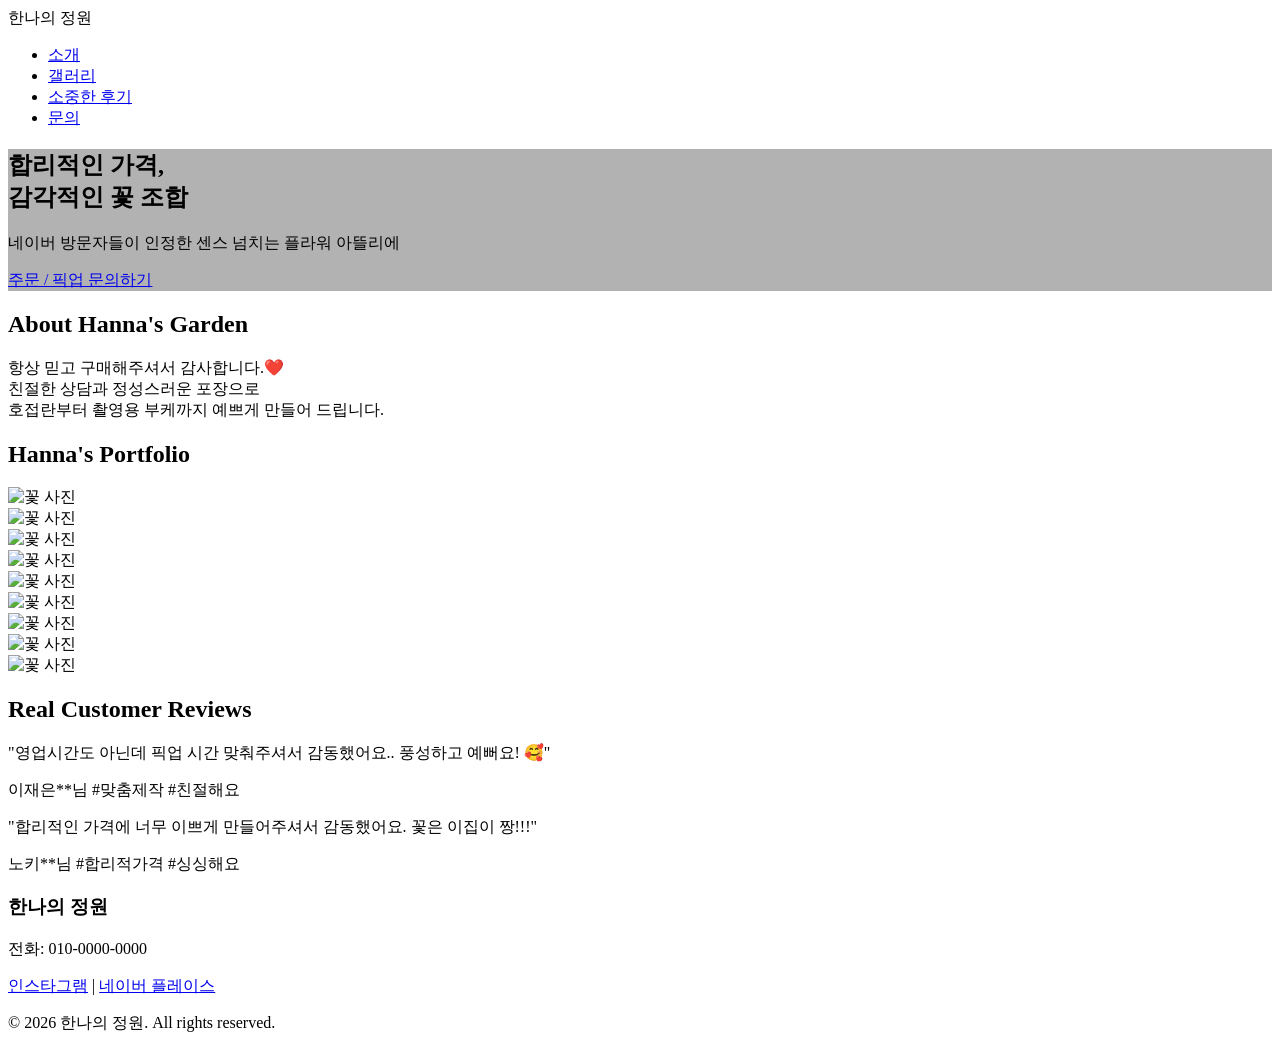
==== index.html @ c90bac11 "Add files via upload" ====
<!DOCTYPE html>
<html lang="ko">
<head>
    <meta charset="UTF-8">
    <meta name="viewport" content="width=device-width, initial-scale=1.0">
    <title>한나의 정원 | 당신의 특별한 순간을 위한 꽃</title>
    <link rel="stylesheet" href="hanagdstyle.css">
    <link href="https://fonts.googleapis.com/css2?family=Nanum+Myeongjo:wght@400;700&family=Noto+Sans+KR:wght@300;400;700&display=swap" rel="stylesheet">
</head>
<body>

    <header>
        <nav>
            <div class="logo">한나의 정원</div>
            <ul>
                <li><a href="#about">소개</a></li>
                <li><a href="#gallery">갤러리</a></li>
                <li><a href="#reviews">소중한 후기</a></li>
                <li><a href="#contact">문의</a></li>
            </ul>
        </nav>
    </header>

    <section class="hero" style="background-image: linear-gradient(rgba(0,0,0,0.3), rgba(0,0,0,0.3)), url('images/hero.jpg');">
        <div class="hero-content">
            <h1>합리적인 가격,<br>감각적인 꽃 조합</h1>
            <p>네이버 방문자들이 인정한 센스 넘치는 플라워 아뜰리에</p>
            <a href="#contact" class="btn">주문 / 픽업 문의하기</a>
        </div>
    </section>

    <section id="about" class="section">
        <h2>About Hanna's Garden</h2>
        <p>항상 믿고 구매해주셔서 감사합니다.❤️<br>
        친절한 상담과 정성스러운 포장으로<br>
        호접란부터 촬영용 부케까지 예쁘게 만들어 드립니다.</p>
    </section>

    <section id="gallery" class="section gray">
        <h2>Hanna's Portfolio</h2>
        <div class="grid-container">
            <div class="grid-item"><img src="images/photo1.jpg" alt="꽃 사진"></div>
            <div class="grid-item"><img src="images/photo2.jpg" alt="꽃 사진"></div>
            <div class="grid-item"><img src="images/photo3.jpg" alt="꽃 사진"></div>
            <div class="grid-item"><img src="images/photo4.jpg" alt="꽃 사진"></div>
            <div class="grid-item"><img src="images/photo5.jpg" alt="꽃 사진"></div>
            <div class="grid-item"><img src="images/photo6.jpg" alt="꽃 사진"></div>
            <div class="grid-item"><img src="images/photo7.jpg" alt="꽃 사진"></div>
            <div class="grid-item"><img src="images/photo8.jpg" alt="꽃 사진"></div>
            <div class="grid-item"><img src="images/photo9.jpg" alt="꽃 사진"></div>
        </div>
    </section>

    <section id="reviews" class="section">
        <h2>Real Customer Reviews</h2>
        <div class="reviews-container">
            <div class="review-card">
                <p class="review-text">"영업시간도 아닌데 픽업 시간 맞춰주셔서 감동했어요.. 풍성하고 예뻐요! 🥰"</p>
                <div class="review-meta">
                    <span class="reviewer">이재은**님</span>
                    <span class="tags">#맞춤제작 #친절해요</span>
                </div>
            </div>
            <div class="review-card">
                <p class="review-text">"합리적인 가격에 너무 이쁘게 만들어주셔서 감동했어요. 꽃은 이집이 짱!!!"</p>
                <div class="review-meta">
                    <span class="reviewer">노키**님</span>
                    <span class="tags">#합리적가격 #싱싱해요</span>
                </div>
            </div>
        </div>
    </section>

    <footer id="contact">
        <div class="footer-content">
            <h3>한나의 정원</h3>
            <p>전화: 010-0000-0000</p>
            <div class="social-links">
                <a href="#">인스타그램</a> | <a href="#">네이버 플레이스</a>
            </div>
        </div>
        <p class="copyright">&copy; 2026 한나의 정원. All rights reserved.</p>
    </footer>

</body>
</html>
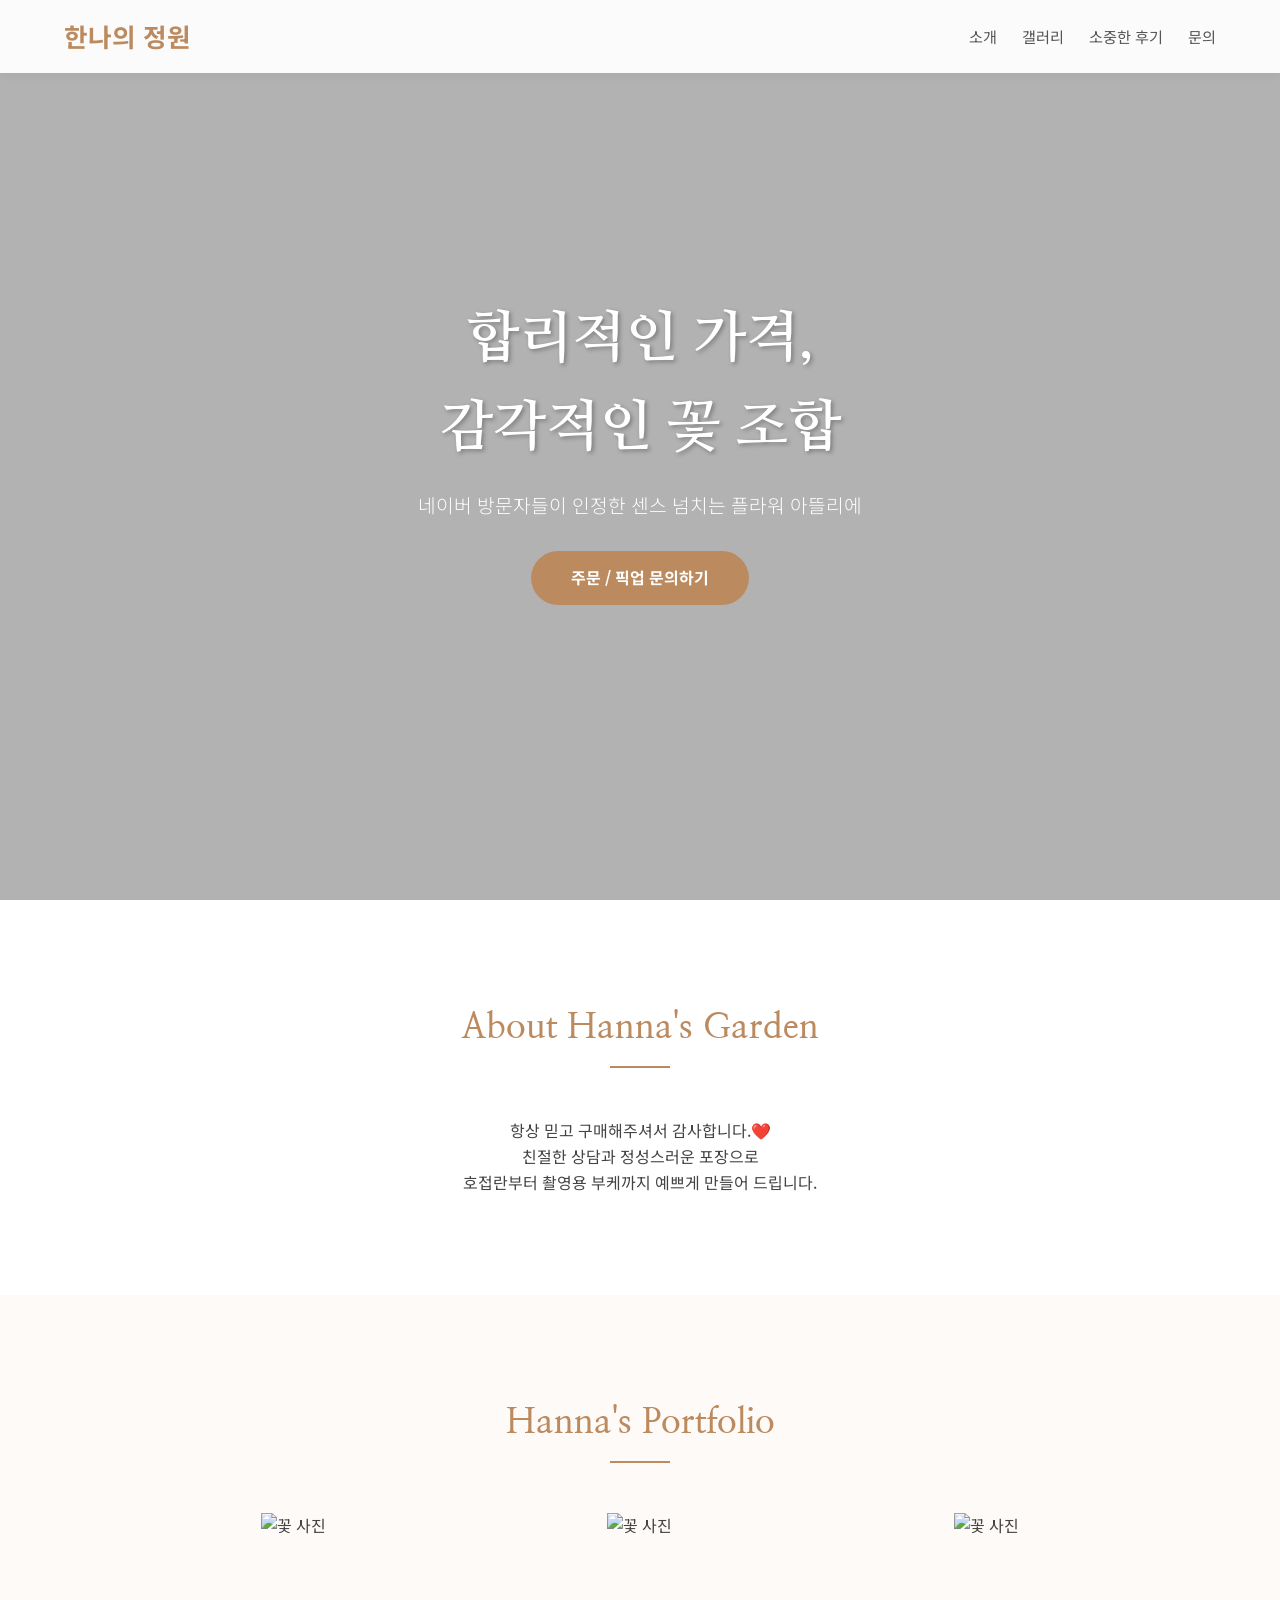
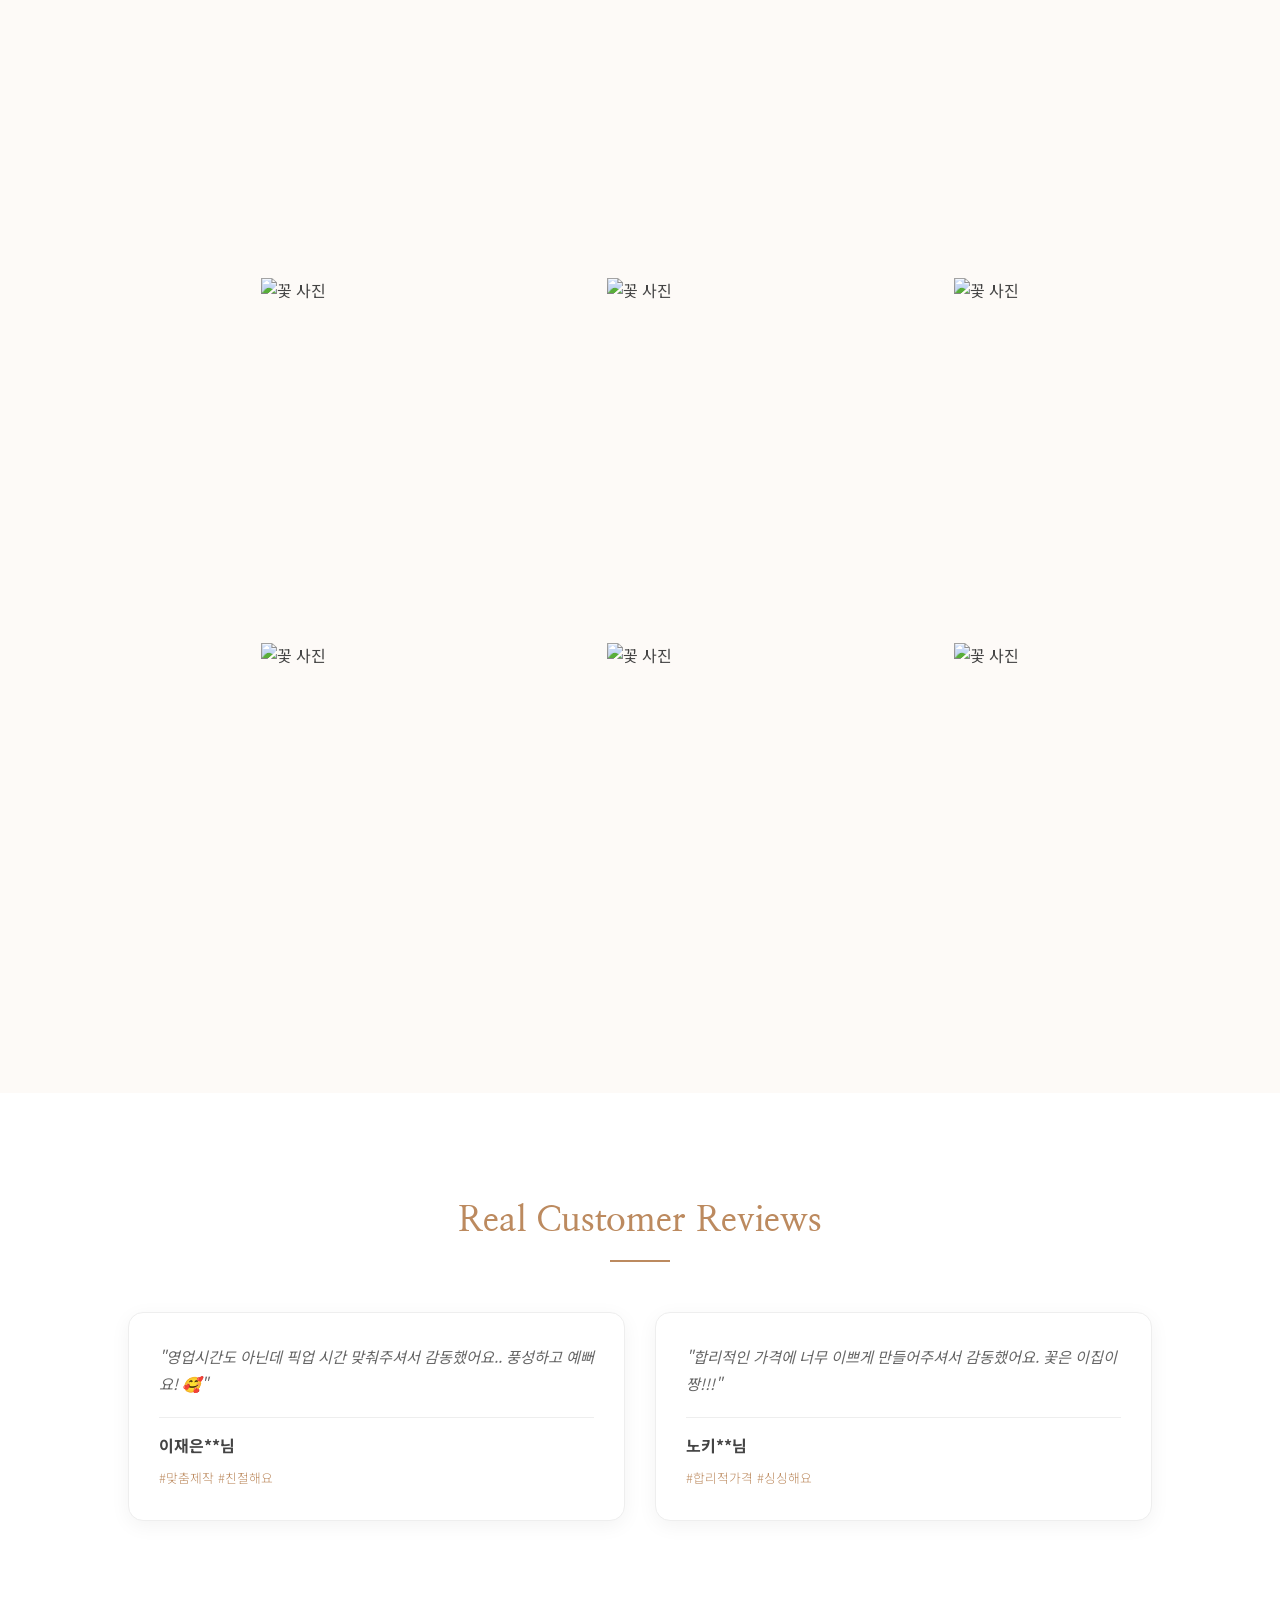
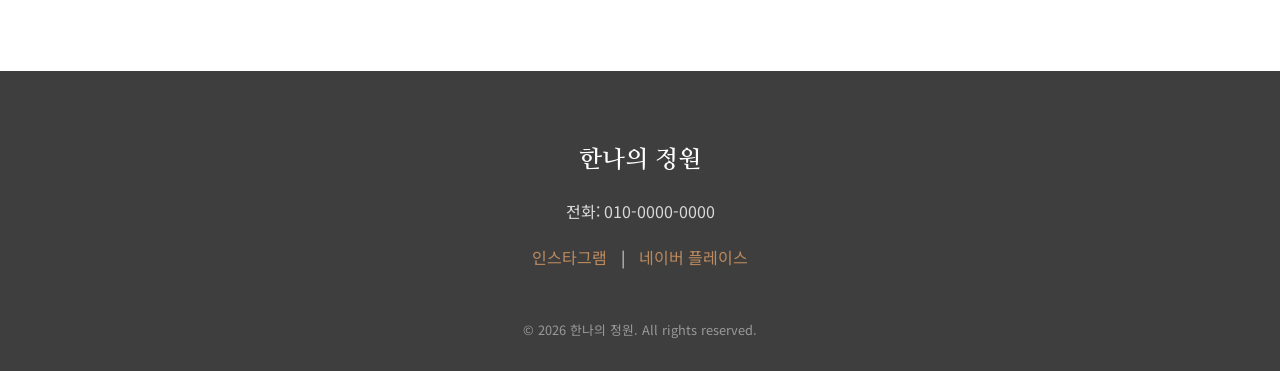
==== commit 786800a9: "Add files via upload" ====
--- a/index.html
+++ b/index.html
@@ -4,7 +4,7 @@
     <meta charset="UTF-8">
     <meta name="viewport" content="width=device-width, initial-scale=1.0">
     <title>한나의 정원 | 당신의 특별한 순간을 위한 꽃</title>
-    <link rel="stylesheet" href="hanagdstyle.css">
+    <link rel="stylesheet" href="style.css">
     <link href="https://fonts.googleapis.com/css2?family=Nanum+Myeongjo:wght@400;700&family=Noto+Sans+KR:wght@300;400;700&display=swap" rel="stylesheet">
 </head>
 <body>
--- a/style.css
+++ b/style.css
@@ -0,0 +1,251 @@
+/* 기본 설정 */
+* {
+    margin: 0;
+    padding: 0;
+    box-sizing: border-box;
+}
+
+body {
+    font-family: 'Noto Sans KR', sans-serif;
+    line-height: 1.6;
+    color: #444; /* 글자색을 약간 더 부드럽게 */
+    scroll-behavior: smooth;
+}
+
+h1, h2 {
+    font-family: 'Nanum Myeongjo', serif;
+}
+
+/* 네비게이션 */
+header {
+    background: rgba(255, 255, 255, 0.95); /* 살짝 투명하게 */
+    padding: 1rem 5%;
+    position: fixed;
+    width: 100%;
+    top: 0;
+    z-index: 1000;
+    box-shadow: 0 2px 10px rgba(0,0,0,0.05);
+}
+
+nav {
+    display: flex;
+    justify-content: space-between;
+    align-items: center;
+}
+
+.logo {
+    font-size: 1.6rem;
+    font-weight: bold;
+    color: #bc8a5f; /* 꽃집 테마색 */
+}
+
+nav ul {
+    display: flex;
+    list-style: none;
+}
+
+nav ul li {
+    margin-left: 25px;
+}
+
+nav ul li a {
+    text-decoration: none;
+    color: #555;
+    font-size: 0.95rem;
+    font-weight: 400;
+}
+
+/* 히어로 섹션 - 실제 보내주신 사진으로 배경 설정 */
+.hero {
+    height: 100vh;
+    /* images 폴더에 hero.jpg가 있어야 합니다. */
+    background: linear-gradient(rgba(0,0,0,0.3), rgba(0,0,0,0.3)), 
+                url('images/hero.jpg') no-repeat center center/cover;
+    display: flex;
+    justify-content: center;
+    align-items: center;
+    text-align: center;
+    color: white;
+}
+
+.hero-content h1 {
+    font-size: 3.5rem;
+    margin-bottom: 1rem;
+    text-shadow: 2px 2px 4px rgba(0,0,0,0.3);
+}
+
+.hero-content p {
+    font-size: 1.2rem;
+    font-weight: 300;
+    margin-bottom: 30px;
+}
+
+.btn {
+    display: inline-block;
+    background: #bc8a5f;
+    color: white;
+    padding: 0.9rem 2.5rem;
+    text-decoration: none;
+    border-radius: 50px; /* 더 둥글게 */
+    transition: 0.3s;
+    font-weight: bold;
+}
+
+.btn:hover {
+    background: #a3764e;
+    transform: translateY(-2px);
+}
+
+/* 공통 섹션 스타일 */
+.section {
+    padding: 100px 10%;
+    text-align: center;
+}
+
+.section h2 {
+    margin-bottom: 50px;
+    font-size: 2.2rem;
+    color: #bc8a5f;
+    position: relative;
+    display: inline-block;
+}
+
+/* 제목 밑줄 효과 */
+.section h2::after {
+    content: '';
+    display: block;
+    width: 60px;
+    height: 2px;
+    background: #bc8a5f;
+    margin: 10px auto 0;
+}
+
+.gray {
+    background: #fdfaf7;
+}
+
+/* 갤러리 그리드 */
+.grid-container {
+    display: grid;
+    grid-template-columns: repeat(auto-fit, minmax(300px, 1fr));
+    gap: 15px; /* 간격을 좁혀서 사진 집중도 높임 */
+}
+
+.grid-item {
+    overflow: hidden;
+    border-radius: 8px;
+    height: 350px;
+}
+
+.grid-item img {
+    width: 100%;
+    height: 100%;
+    object-fit: cover;
+    transition: 0.5s;
+}
+
+.grid-item:hover img {
+    transform: scale(1.05); /* 호버 시 살짝 확대 효과 */
+}
+
+/* 리뷰 섹션 스타일링 */
+.reviews-container {
+    display: grid;
+    grid-template-columns: repeat(auto-fit, minmax(280px, 1fr));
+    gap: 30px;
+    max-width: 1200px;
+    margin: 0 auto 50px;
+    text-align: left;
+}
+
+.review-card {
+    background: white;
+    padding: 30px;
+    border-radius: 15px;
+    box-shadow: 0 5px 20px rgba(0,0,0,0.05);
+    border: 1px solid #eee;
+    display: flex;
+    flex-direction: column;
+    justify-content: space-between;
+}
+
+.review-text {
+    font-size: 0.95rem;
+    color: #666;
+    margin-bottom: 20px;
+    font-style: italic;
+    line-height: 1.8;
+}
+
+.review-meta {
+    border-top: 1px solid #eee;
+    padding-top: 15px;
+}
+
+.reviewer {
+    display: block;
+    font-weight: bold;
+    color: #444;
+    margin-bottom: 5px;
+}
+
+.tags {
+    font-size: 0.8rem;
+    color: #bc8a5f;
+    font-weight: 300;
+}
+
+.btn-outline {
+    display: inline-block;
+    padding: 10px 30px;
+    border: 1px solid #bc8a5f;
+    color: #bc8a5f;
+    text-decoration: none;
+    border-radius: 50px;
+    transition: 0.3s;
+}
+
+.btn-outline:hover {
+    background: #bc8a5f;
+    color: white;
+}
+
+/* 푸터 */
+footer {
+    background: #3e3e3e;
+    color: rgba(255,255,255,0.8);
+    padding: 70px 10% 30px;
+    text-align: center;
+}
+
+footer h3 {
+    font-family: 'Nanum Myeongjo', serif;
+    color: white;
+    margin-bottom: 20px;
+    font-size: 1.5rem;
+}
+
+.social-links {
+    margin: 20px 0;
+}
+
+.social-links a {
+    color: #bc8a5f;
+    text-decoration: none;
+    margin: 0 10px;
+}
+
+.copyright {
+    margin-top: 50px;
+    font-size: 0.8rem;
+    color: #999;
+}
+
+/* 모바일 반응형 */
+@media (max-width: 768px) {
+    .hero-content h1 { font-size: 2.2rem; }
+    nav ul { display: none; }
+    .section { padding: 60px 5%; }
+    .grid-container { grid-template-columns: repeat(2, 1fr); } /* 모바일에선 2줄로 */
+    .grid-item { height: 200px; }
+}
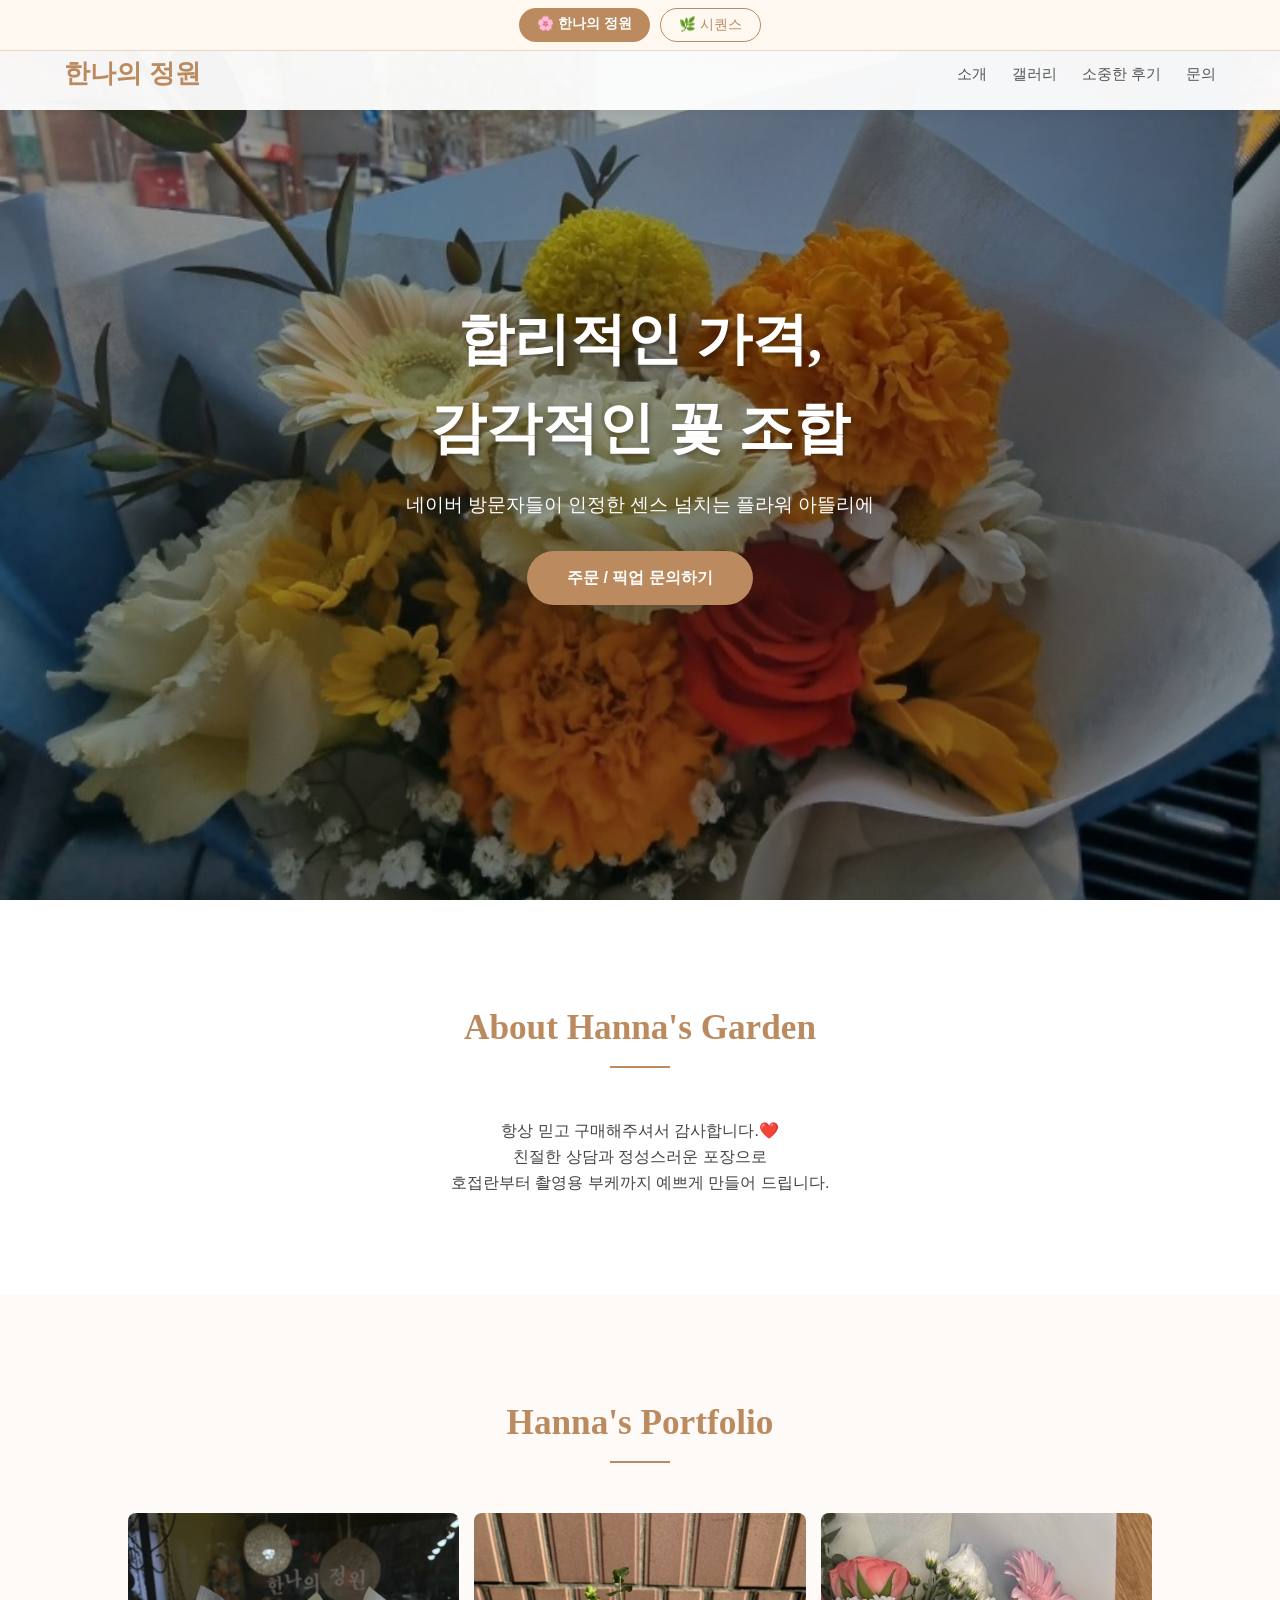
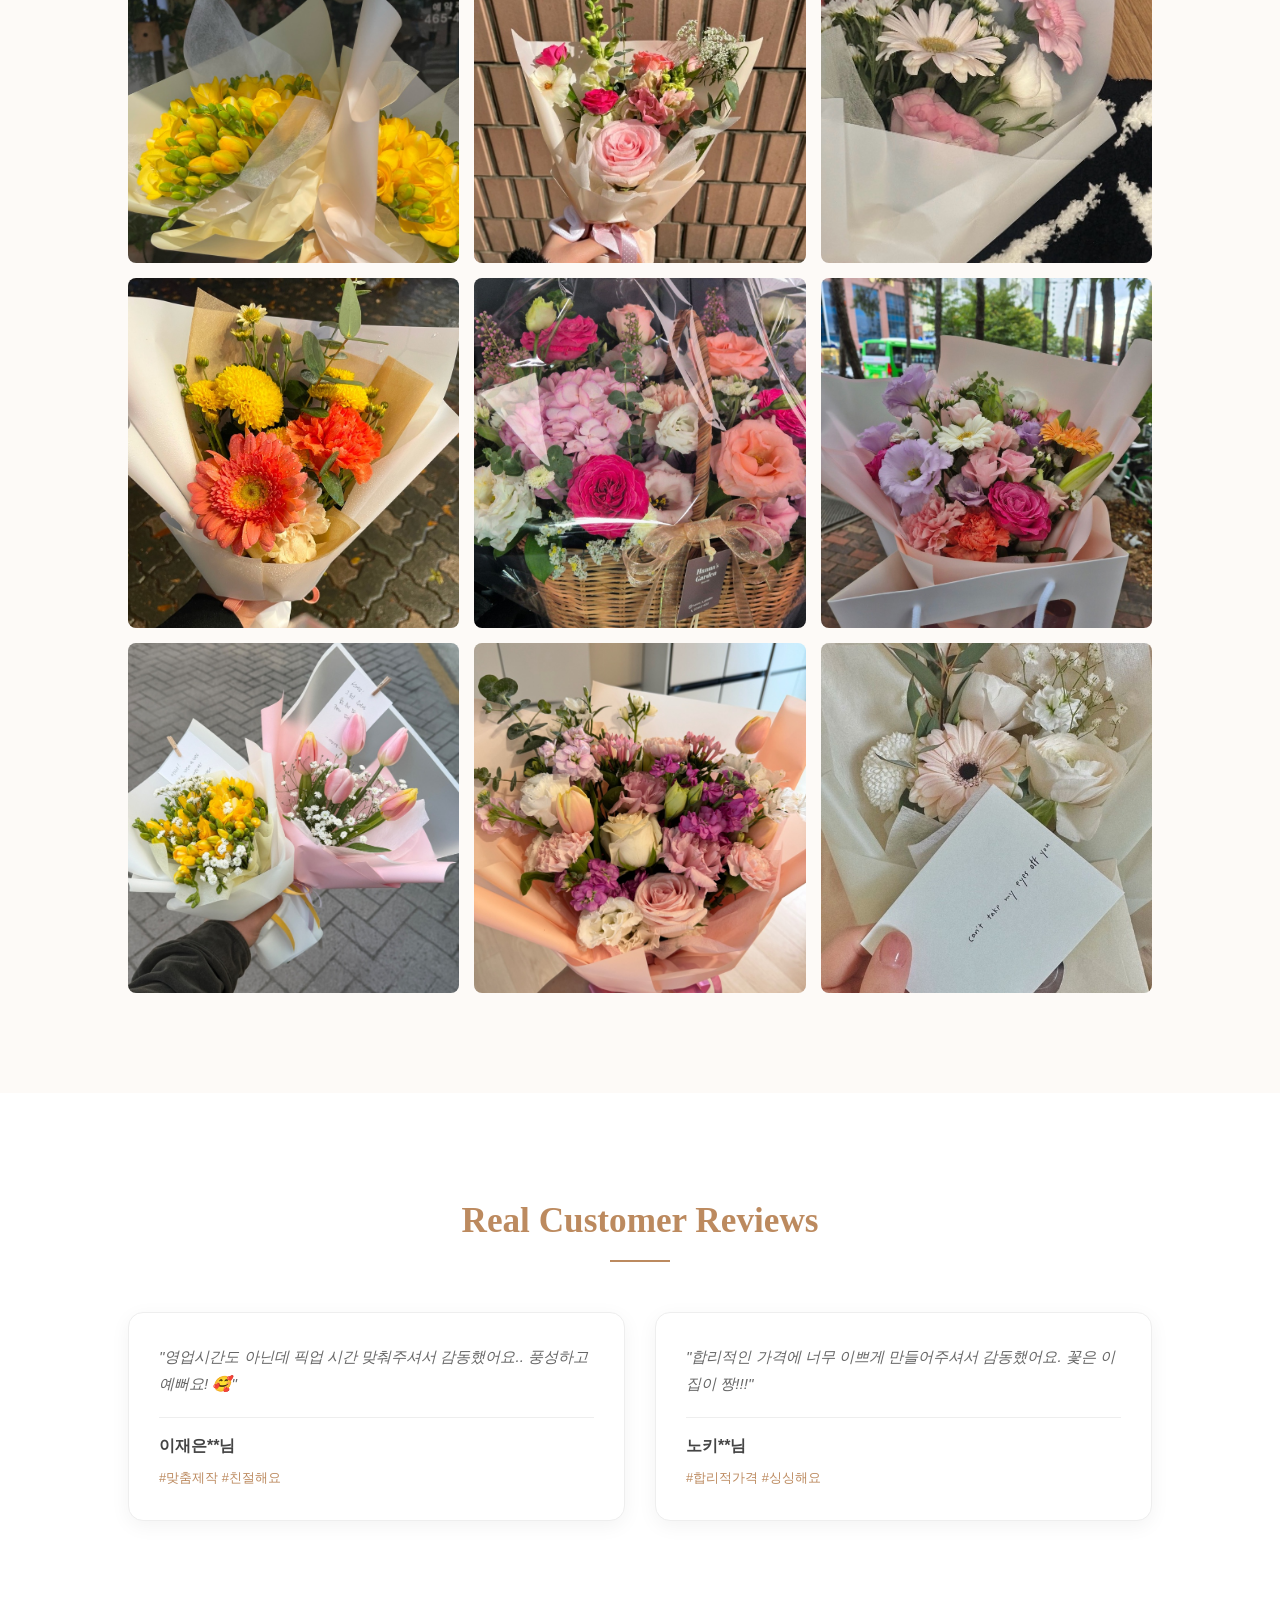
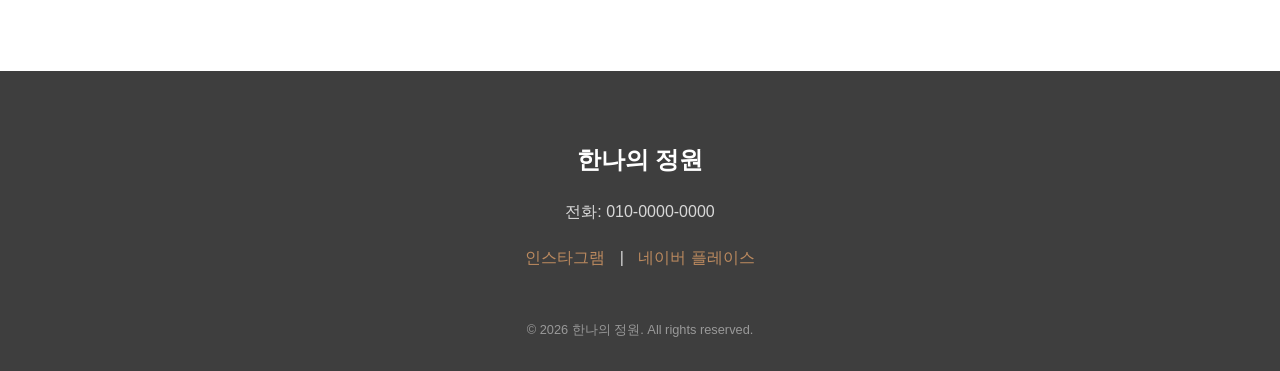
==== commit 001bf15d: "시퀀스 페이지 추가 및 폴더 구조 개편 - hanna/, cequence/ 서브폴더로 구조 변경 - 루트 index.html은 hanna로 자동 리다이렉트 - 두 사이트 상단 전환" ====
--- a/index.html
+++ b/index.html
@@ -1,86 +1,11 @@
-<!DOCTYPE html>
-<html lang="ko">
-<head>
-    <meta charset="UTF-8">
-    <meta name="viewport" content="width=device-width, initial-scale=1.0">
-    <title>한나의 정원 | 당신의 특별한 순간을 위한 꽃</title>
-    <link rel="stylesheet" href="style.css">
-    <link href="https://fonts.googleapis.com/css2?family=Nanum+Myeongjo:wght@400;700&family=Noto+Sans+KR:wght@300;400;700&display=swap" rel="stylesheet">
-</head>
-<body>
-
-    <header>
-        <nav>
-            <div class="logo">한나의 정원</div>
-            <ul>
-                <li><a href="#about">소개</a></li>
-                <li><a href="#gallery">갤러리</a></li>
-                <li><a href="#reviews">소중한 후기</a></li>
-                <li><a href="#contact">문의</a></li>
-            </ul>
-        </nav>
-    </header>
-
-    <section class="hero" style="background-image: linear-gradient(rgba(0,0,0,0.3), rgba(0,0,0,0.3)), url('images/hero.jpg');">
-        <div class="hero-content">
-            <h1>합리적인 가격,<br>감각적인 꽃 조합</h1>
-            <p>네이버 방문자들이 인정한 센스 넘치는 플라워 아뜰리에</p>
-            <a href="#contact" class="btn">주문 / 픽업 문의하기</a>
-        </div>
-    </section>
-
-    <section id="about" class="section">
-        <h2>About Hanna's Garden</h2>
-        <p>항상 믿고 구매해주셔서 감사합니다.❤️<br>
-        친절한 상담과 정성스러운 포장으로<br>
-        호접란부터 촬영용 부케까지 예쁘게 만들어 드립니다.</p>
-    </section>
-
-    <section id="gallery" class="section gray">
-        <h2>Hanna's Portfolio</h2>
-        <div class="grid-container">
-            <div class="grid-item"><img src="images/photo1.jpg" alt="꽃 사진"></div>
-            <div class="grid-item"><img src="images/photo2.jpg" alt="꽃 사진"></div>
-            <div class="grid-item"><img src="images/photo3.jpg" alt="꽃 사진"></div>
-            <div class="grid-item"><img src="images/photo4.jpg" alt="꽃 사진"></div>
-            <div class="grid-item"><img src="images/photo5.jpg" alt="꽃 사진"></div>
-            <div class="grid-item"><img src="images/photo6.jpg" alt="꽃 사진"></div>
-            <div class="grid-item"><img src="images/photo7.jpg" alt="꽃 사진"></div>
-            <div class="grid-item"><img src="images/photo8.jpg" alt="꽃 사진"></div>
-            <div class="grid-item"><img src="images/photo9.jpg" alt="꽃 사진"></div>
-        </div>
-    </section>
-
-    <section id="reviews" class="section">
-        <h2>Real Customer Reviews</h2>
-        <div class="reviews-container">
-            <div class="review-card">
-                <p class="review-text">"영업시간도 아닌데 픽업 시간 맞춰주셔서 감동했어요.. 풍성하고 예뻐요! 🥰"</p>
-                <div class="review-meta">
-                    <span class="reviewer">이재은**님</span>
-                    <span class="tags">#맞춤제작 #친절해요</span>
-                </div>
-            </div>
-            <div class="review-card">
-                <p class="review-text">"합리적인 가격에 너무 이쁘게 만들어주셔서 감동했어요. 꽃은 이집이 짱!!!"</p>
-                <div class="review-meta">
-                    <span class="reviewer">노키**님</span>
-                    <span class="tags">#합리적가격 #싱싱해요</span>
-                </div>
-            </div>
-        </div>
-    </section>
-
-    <footer id="contact">
-        <div class="footer-content">
-            <h3>한나의 정원</h3>
-            <p>전화: 010-0000-0000</p>
-            <div class="social-links">
-                <a href="#">인스타그램</a> | <a href="#">네이버 플레이스</a>
-            </div>
-        </div>
-        <p class="copyright">&copy; 2026 한나의 정원. All rights reserved.</p>
-    </footer>
-
-</body>
-</html>+<!DOCTYPE html>
+<html lang="ko">
+<head>
+    <meta charset="UTF-8">
+    <meta http-equiv="refresh" content="0; url=hanna/index.html">
+    <title>리다이렉트 중...</title>
+</head>
+<body>
+    <p><a href="hanna/index.html">한나의 정원으로 이동</a></p>
+</body>
+</html>
